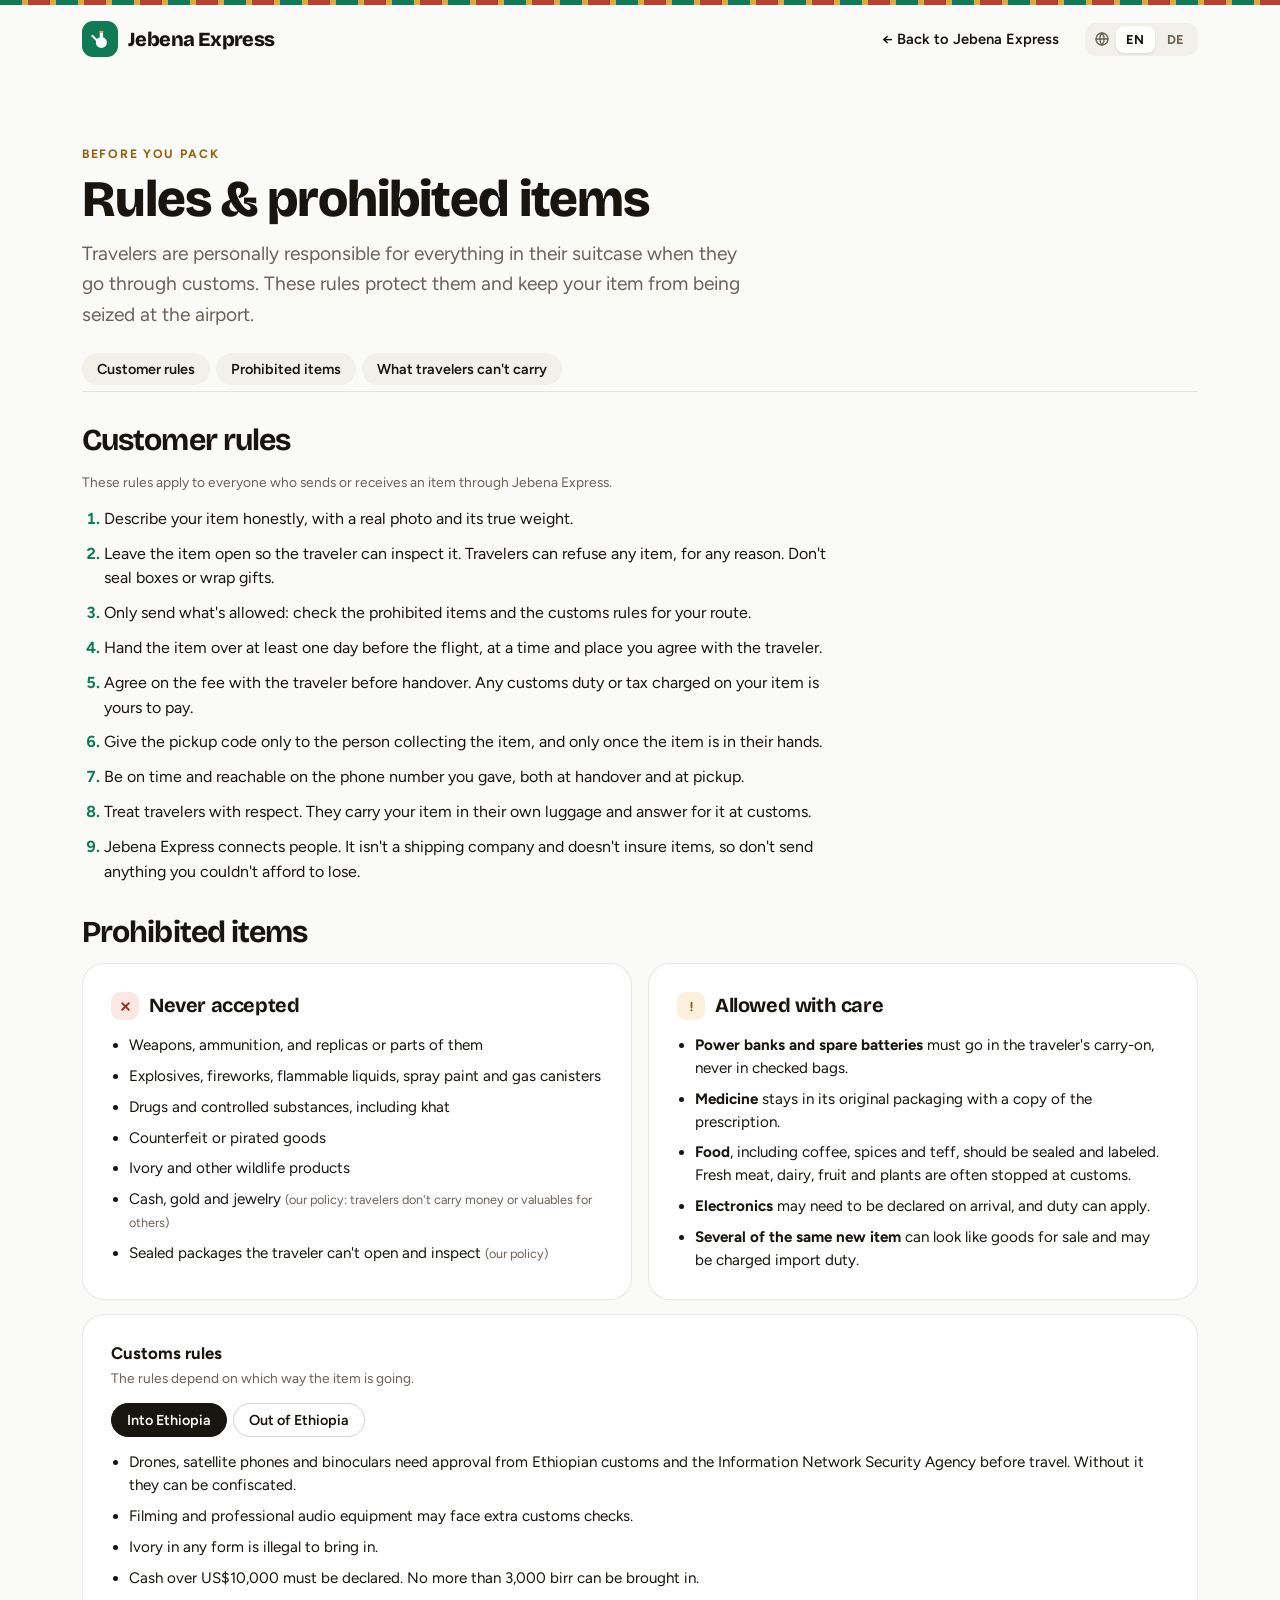
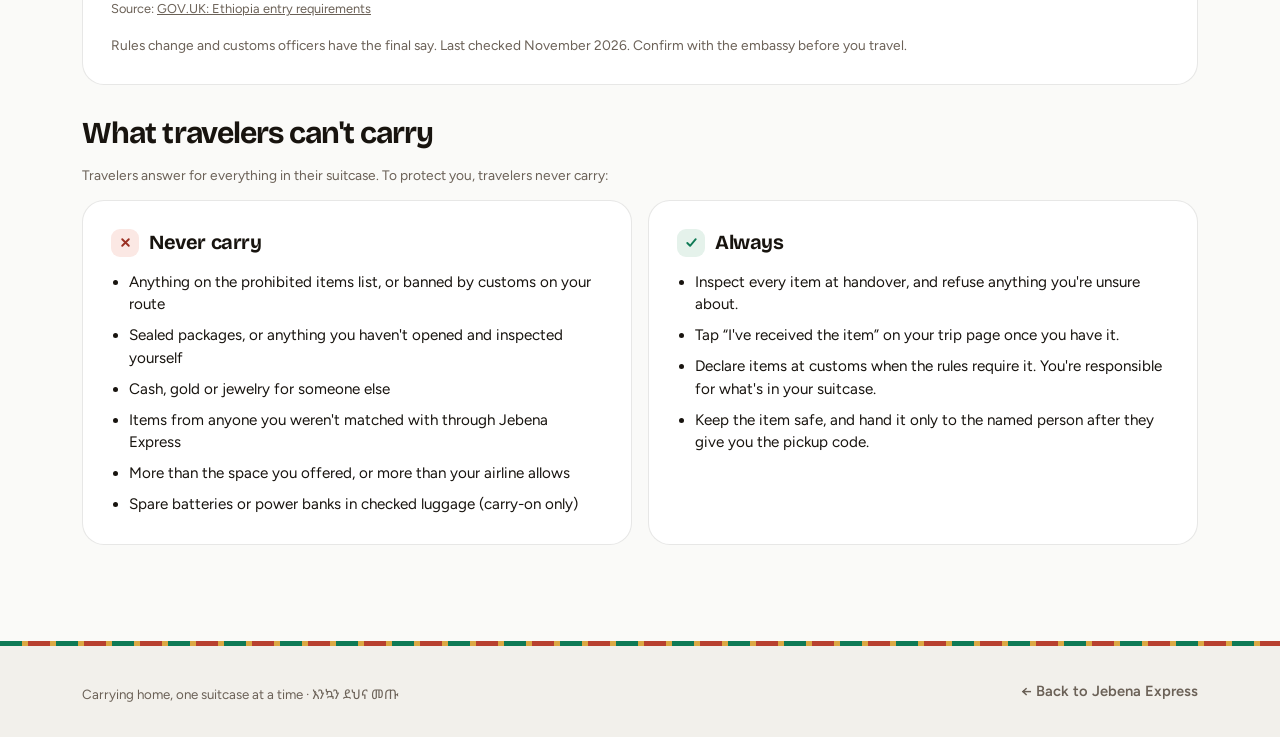
==== rules.html @ c802d592 "Ethiopian cities, rules page in its own window" ====
<!doctype html>
<html lang="en">
<head>
<meta charset="utf-8">
<meta name="viewport" content="width=device-width, initial-scale=1, viewport-fit=cover">
<title>Jebena Express Rules</title>
<meta name="description" content="Customer rules, prohibited items, Ethiopia customs rules and what travelers can't carry with Jebena Express.">
<link rel="preconnect" href="https://fonts.googleapis.com">
<link rel="preconnect" href="https://fonts.gstatic.com" crossorigin>
<link rel="stylesheet" href="https://fonts.googleapis.com/css2?family=Bricolage+Grotesque:opsz,wght@12..96,500;12..96,700;12..96,800&family=Figtree:wght@400;500;600;700&family=Noto+Sans+Ethiopic:wght@500;600&display=swap">
<link rel="stylesheet" href="assets/styles.css">
</head>
<body class="rules-page">
<div class="tilet" aria-hidden="true"></div>
<header class="topbar">
  <div class="wrap topbar-inner">
    <a class="brand" href="index.html" aria-label="Jebena Express home" data-i18n-aria="brand.aria">
      <span class="brand-mark" aria-hidden="true">
        <svg viewBox="0 0 32 32"><circle cx="18" cy="21" r="8" fill="#fff"/><rect x="15.6" y="6" width="4.8" height="9" rx="2" fill="#fff"/><path d="M11.5 18 L5 11.5" stroke="#fff" stroke-width="3" stroke-linecap="round"/><rect x="14.6" y="4" width="6.8" height="3" rx="1.5" fill="#dca843"/></svg>
      </span>
      <span class="brand-name">Jebena Express</span>
    </a>
    <div class="rules-top-actions">
      <a class="back-site" href="index.html" data-i18n="rp.back">← Back to Jebena Express</a>
      <div class="lang" role="group" aria-label="Language" data-i18n-aria="lang.label">
        <svg viewBox="0 0 24 24" fill="none" stroke="currentColor" stroke-width="2" stroke-linecap="round" aria-hidden="true"><circle cx="12" cy="12" r="9"/><path d="M3 12h18M12 3a14 14 0 0 1 0 18M12 3a14 14 0 0 0 0 18"/></svg>
        <button type="button" data-lang="en" aria-pressed="true" lang="en" aria-label="English">EN</button>
        <button type="button" data-lang="de" aria-pressed="false" lang="de" aria-label="Deutsch">DE</button>
      </div>
    </div>
  </div>
</header>

<main class="wrap rules-main">
  <div class="section-head">
    <span class="eyebrow" data-i18n="items.eyebrow">Before you pack</span>
    <h1 data-i18n="rules.dlgTitle">Rules &amp; prohibited items</h1>
    <p class="lead" data-i18n="items.lead">Travelers are personally responsible for everything in their suitcase when they go through customs. These rules protect them and keep your item from being seized at the airport.</p>
  </div>

  <nav class="rules-jump" aria-label="On this page" data-i18n-aria="rp.jump">
    <a href="#customers" data-i18n="rules.tab.customers">Customer rules</a>
    <a href="#items" data-i18n="rules.tab.items">Prohibited items</a>
    <a href="#travelers" data-i18n="rules.tab.travelers">What travelers can't carry</a>
  </nav>

  <section id="customers" class="rules-sec" aria-labelledby="h-customers">
    <h2 id="h-customers" data-i18n="rules.tab.customers">Customer rules</h2>

          <p class="note" data-i18n="cust.lead">These rules apply to everyone who sends or receives an item through Jebena Express.</p>
          <ol class="rules-list">
              <li data-i18n="cust.1">Describe your item honestly, with a real photo and its true weight.</li>
              <li data-i18n="cust.2">Leave the item open so the traveler can inspect it. Travelers can refuse any item, for any reason. Don't seal boxes or wrap gifts.</li>
              <li data-i18n="cust.3">Only send what's allowed: check the prohibited items and the customs rules for your route.</li>
              <li data-i18n="cust.4">Hand the item over at least one day before the flight, at a time and place you agree with the traveler.</li>
              <li data-i18n="cust.5">Agree on the fee with the traveler before handover. Any customs duty or tax charged on your item is yours to pay.</li>
              <li data-i18n="cust.6">Give the pickup code only to the person collecting the item, and only once the item is in their hands.</li>
              <li data-i18n="cust.7">Be on time and reachable on the phone number you gave, both at handover and at pickup.</li>
              <li data-i18n="cust.8">Treat travelers with respect. They carry your item in their own luggage and answer for it at customs.</li>
              <li data-i18n="cust.9">Jebena Express connects people. It isn't a shipping company and doesn't insure items, so don't send anything you couldn't afford to lose.</li>
          </ol>
  </section>

  <section id="items" class="rules-sec" aria-labelledby="h-items">
    <h2 id="h-items" data-i18n="rules.tab.items">Prohibited items</h2>

      <div class="rule-grid">
            <div class="rule-card">
              <h3><span class="ico no" aria-hidden="true"><svg viewBox="0 0 16 16"><path d="M4.5 4.5l7 7M11.5 4.5l-7 7" stroke="currentColor" stroke-width="2" stroke-linecap="round"/></svg></span><span data-i18n="items.never">Never accepted</span></h3>
              <ul>
                <li data-i18n="never.1">Weapons, ammunition, and replicas or parts of them</li>
                <li data-i18n="never.2">Explosives, fireworks, flammable liquids, spray paint and gas canisters</li>
                <li data-i18n="never.3">Drugs and controlled substances, including khat</li>
                <li data-i18n="never.4">Counterfeit or pirated goods</li>
                <li data-i18n="never.5">Ivory and other wildlife products</li>
                <li data-i18n-html="never.6">Cash, gold and jewelry <small>(our policy: travelers don't carry money or valuables for others)</small></li>
                <li data-i18n-html="never.7">Sealed packages the traveler can't open and inspect <small>(our policy)</small></li>
              </ul>
            </div>
            <div class="rule-card">
              <h3><span class="ico care" aria-hidden="true"><svg viewBox="0 0 16 16"><path d="M8 4v5" stroke="currentColor" stroke-width="2" stroke-linecap="round"/><circle cx="8" cy="12" r="1.2" fill="currentColor"/></svg></span><span data-i18n="items.care">Allowed with care</span></h3>
              <ul>
                <li data-i18n-html="care.1"><b>Power banks and spare batteries</b> must go in the traveler's carry-on, never in checked bags.</li>
                <li data-i18n-html="care.2"><b>Medicine</b> stays in its original packaging with a copy of the prescription.</li>
                <li data-i18n-html="care.3"><b>Food</b>, including coffee, spices and teff, should be sealed and labeled. Fresh meat, dairy, fruit and plants are often stopped at customs.</li>
                <li data-i18n-html="care.4"><b>Electronics</b> may need to be declared on arrival, and duty can apply.</li>
                <li data-i18n-html="care.5"><b>Several of the same new item</b> can look like goods for sale and may be charged import duty.</li>
              </ul>
            </div>
          </div>
          <div class="panel">
            <div><h4 data-i18n="rules.title">Customs rules</h4><p class="note" data-i18n="rules.sub">The rules depend on which way the item is going.</p></div>
                        <div class="country-tabs" role="tablist" aria-label="Direction" data-i18n-aria="rules.tabsLabel" id="dirTabs"></div>
            <div id="countryRules" role="tabpanel" aria-live="polite"></div>
            <p class="note" data-i18n="rules.note">Rules change and customs officers have the final say. Last checked November 2026. Confirm with the embassy before you travel.</p>
          </div>
  </section>

  <section id="travelers" class="rules-sec" aria-labelledby="h-travelers">
    <h2 id="h-travelers" data-i18n="rules.tab.travelers">What travelers can't carry</h2>

          <p class="note" data-i18n="trav.lead">Travelers answer for everything in their suitcase. To protect you, travelers never carry:</p>
          <div class="rule-grid">
            <div class="rule-card">
              <h3><span class="ico no" aria-hidden="true"><svg viewBox="0 0 16 16"><path d="M4.5 4.5l7 7M11.5 4.5l-7 7" stroke="currentColor" stroke-width="2" stroke-linecap="round"/></svg></span><span data-i18n="trav.never">Never carry</span></h3>
              <ul>
              <li data-i18n="tno.1">Anything on the prohibited items list, or banned by customs on your route</li>
              <li data-i18n="tno.2">Sealed packages, or anything you haven't opened and inspected yourself</li>
              <li data-i18n="tno.3">Cash, gold or jewelry for someone else</li>
              <li data-i18n="tno.4">Items from anyone you weren't matched with through Jebena Express</li>
              <li data-i18n="tno.5">More than the space you offered, or more than your airline allows</li>
              <li data-i18n="tno.6">Spare batteries or power banks in checked luggage (carry-on only)</li>
              </ul>
            </div>
            <div class="rule-card">
              <h3><span class="ico ok" aria-hidden="true"><svg viewBox="0 0 16 16"><path d="M3.5 8.5l3 3 6-7" fill="none" stroke="currentColor" stroke-width="2" stroke-linecap="round" stroke-linejoin="round"/></svg></span><span data-i18n="trav.always">Always</span></h3>
              <ul>
              <li data-i18n="tdo.1">Inspect every item at handover, and refuse anything you're unsure about.</li>
              <li data-i18n="tdo.2">Tap “I've received the item” on your trip page once you have it.</li>
              <li data-i18n="tdo.3">Declare items at customs when the rules require it. You're responsible for what's in your suitcase.</li>
              <li data-i18n="tdo.4">Keep the item safe, and hand it only to the named person after they give you the pickup code.</li>
              </ul>
            </div>
          </div>
  </section>
</main>

<footer>
  <div class="tilet" aria-hidden="true"></div>
  <div class="wrap foot">
    <small><span data-i18n="footer.tag">Carrying home, one suitcase at a time</span> · <span class="geez" lang="am">እንኳን ደህና መጡ</span></small>
    <nav aria-label="Footer"><a href="index.html" data-i18n="rp.back">← Back to Jebena Express</a></nav>
  </div>
</footer>

<script src="assets/i18n.js"></script>
<script src="assets/rules-data.js"></script>
<script src="assets/rules.js"></script>
</body>
</html>
---- assets/styles.css ----
/* Layout: bright marketplace page. Hero = copy + booking card beside a deep-green mesob panel with a boarding pass.
   "How it works" pins the jebena while the three steps scroll past and the cup fills. Africa lives in the tilet stripe,
   the mesob weave, Ge'ez script and the jebena; everything else stays clean and quiet. */
:root{
  --bg:#fafaf8;
  --surface:#ffffff;
  --surface-2:#f2f0eb;
  --ink:#18140f;
  --muted:#6b6157;
  --line:rgba(24,20,15,.10);
  --line-strong:rgba(24,20,15,.18);
  --green:#0f7a55;
  --green-hover:#0b6646;
  --on-green:#ffffff;
  --green-soft:#e5f2eb;
  --green-deep:#0b4f37;
  --gold-text:#94600c;
  --gold-soft:#fbf1dc;
  --red:#b8402f;
  --danger-soft:#fbe8e4;
  --danger-ink:#9a2f22;
  --warn-ink:#7a4f08;
  --info-soft:#e7effa;
  --info-ink:#2b5797;
  --data-1:#0f7a55;
  --c-sender:#c9861a;
  --c-traveler:#0f7a55;
  --grid:rgba(24,20,15,.08);
  --shadow:0 1px 2px rgba(24,20,15,.05), 0 10px 30px rgba(24,20,15,.07);
  --shadow-lg:0 2px 6px rgba(24,20,15,.06), 0 24px 60px rgba(24,20,15,.12);
  --weave:url("data:image/svg+xml,%3Csvg xmlns='http://www.w3.org/2000/svg' width='56' height='28' viewBox='0 0 56 28'%3E%3Cpath d='M0 14L14 0L28 14L42 0L56 14M0 28L14 14L28 28L42 14L56 28' fill='none' stroke='%2318140f' stroke-opacity='.06' stroke-width='2'/%3E%3C/svg%3E");
  --display:"Bricolage Grotesque", "Avenir Next", "Segoe UI", system-ui, sans-serif;
  --body:"Figtree", system-ui, -apple-system, "Segoe UI", sans-serif;
  --geez:"Noto Sans Ethiopic", "Nyala", "Abyssinica SIL", sans-serif;
  --header-h:68px;
}
@media (prefers-color-scheme: dark){
  :root:not([data-theme="light"]){
    --bg:#12100d; --surface:#1c1814; --surface-2:#252019; --ink:#f3ece2; --muted:#a89c8e;
    --line:rgba(243,236,226,.11); --line-strong:rgba(243,236,226,.2);
    --green:#36a271; --green-hover:#45b382; --on-green:#07140e; --green-soft:rgba(54,162,113,.16); --green-deep:#0d3d2b;
    --gold-text:#e0b25a; --gold-soft:rgba(220,168,67,.13); --red:#d0604e;
    --danger-soft:rgba(208,96,78,.18); --danger-ink:#f0a79d; --warn-ink:#ecc477; --info-soft:rgba(110,160,230,.15); --info-ink:#abc8f0;
    --data-1:#36a271; --c-sender:#bf7d2a; --c-traveler:#36a271; --grid:rgba(243,236,226,.08);
    --shadow:0 1px 2px rgba(0,0,0,.3), 0 10px 30px rgba(0,0,0,.3);
    --shadow-lg:0 2px 6px rgba(0,0,0,.35), 0 24px 60px rgba(0,0,0,.45);
    --weave:url("data:image/svg+xml,%3Csvg xmlns='http://www.w3.org/2000/svg' width='56' height='28' viewBox='0 0 56 28'%3E%3Cpath d='M0 14L14 0L28 14L42 0L56 14M0 28L14 14L28 28L42 14L56 28' fill='none' stroke='%23f3ece2' stroke-opacity='.06' stroke-width='2'/%3E%3C/svg%3E");
    color-scheme:dark;
  }
}
:root[data-theme="dark"]{
  --bg:#12100d; --surface:#1c1814; --surface-2:#252019; --ink:#f3ece2; --muted:#a89c8e;
  --line:rgba(243,236,226,.11); --line-strong:rgba(243,236,226,.2);
  --green:#36a271; --green-hover:#45b382; --on-green:#07140e; --green-soft:rgba(54,162,113,.16); --green-deep:#0d3d2b;
  --gold-text:#e0b25a; --gold-soft:rgba(220,168,67,.13); --red:#d0604e;
  --danger-soft:rgba(208,96,78,.18); --danger-ink:#f0a79d; --warn-ink:#ecc477; --info-soft:rgba(110,160,230,.15); --info-ink:#abc8f0;
  --data-1:#36a271; --c-sender:#bf7d2a; --c-traveler:#36a271; --grid:rgba(243,236,226,.08);
  --shadow:0 1px 2px rgba(0,0,0,.3), 0 10px 30px rgba(0,0,0,.3);
  --shadow-lg:0 2px 6px rgba(0,0,0,.35), 0 24px 60px rgba(0,0,0,.45);
  --weave:url("data:image/svg+xml,%3Csvg xmlns='http://www.w3.org/2000/svg' width='56' height='28' viewBox='0 0 56 28'%3E%3Cpath d='M0 14L14 0L28 14L42 0L56 14M0 28L14 14L28 28L42 14L56 28' fill='none' stroke='%23f3ece2' stroke-opacity='.06' stroke-width='2'/%3E%3C/svg%3E");
  color-scheme:dark;
}

*{box-sizing:border-box}
[hidden]{display:none!important}
html{scroll-behavior:smooth;scroll-padding-top:calc(var(--header-h) + 20px)}
@media (prefers-reduced-motion: reduce){html{scroll-behavior:auto}}
body{background:var(--bg);color:var(--ink);font-family:var(--body);font-size:1rem;line-height:1.6;margin:0;overflow-x:hidden}
.wrap{max-width:1180px;margin-inline:auto;padding-inline:clamp(16px,4vw,32px)}
:focus-visible{outline:2px solid var(--green);outline-offset:3px}
h1,h2,h3{font-family:var(--display);font-weight:700;line-height:1.08;letter-spacing:-.02em;text-wrap:balance;margin:0}
h1{font-size:clamp(2.5rem,5.6vw,4.3rem);font-weight:800;letter-spacing:-.035em}
h2{font-size:clamp(2rem,4vw,3rem);letter-spacing:-.03em}
h3{font-size:1.25rem}
p{margin:0}
.lead{font-size:clamp(1.05rem,1.6vw,1.2rem);color:var(--muted);max-width:56ch}
.muted{color:var(--muted)}
.eyebrow{font:700 .76rem var(--body);letter-spacing:.14em;text-transform:uppercase;color:var(--gold-text)}
.geez{font-family:var(--geez);letter-spacing:0;text-transform:none}
.stack{display:flex;flex-direction:column;gap:16px}
.tilet{height:5px;background:repeating-linear-gradient(90deg,var(--green) 0 22px,#dca843 22px 28px,var(--red) 28px 50px,#dca843 50px 56px)}
.inline-link{color:var(--green);font-weight:600;text-underline-offset:3px}

/* buttons */
.btn{display:inline-flex;align-items:center;justify-content:center;gap:8px;font:700 .98rem var(--body);padding:13px 22px;border-radius:12px;border:1px solid transparent;cursor:pointer;text-decoration:none;transition:background .15s, transform .15s}
.btn:active{transform:translateY(1px)}
.btn-primary{background:var(--green);color:var(--on-green)}
.btn-primary:hover{background:var(--green-hover)}
.btn-ghost{background:var(--surface);color:var(--ink);border-color:var(--line-strong)}
.btn-ghost:hover{background:var(--surface-2)}
.btn-sm{padding:8px 14px;font-size:.88rem;border-radius:10px}

/* ---------- header ---------- */
.topbar{position:sticky;top:env(safe-area-inset-top,0px);z-index:30;background:color-mix(in srgb, var(--bg) 86%, transparent);backdrop-filter:blur(14px);-webkit-backdrop-filter:blur(14px);border-bottom:1px solid transparent;transition:border-color .2s, box-shadow .2s}
.topbar.scrolled{border-bottom-color:var(--line);box-shadow:0 6px 20px rgba(0,0,0,.04)}
.topbar-inner{height:var(--header-h);display:flex;align-items:center;justify-content:space-between;gap:16px;position:relative}
.brand{display:flex;align-items:center;gap:10px;color:var(--ink);text-decoration:none}
.brand-mark{width:36px;height:36px;border-radius:11px;background:var(--green);display:grid;place-items:center;flex:none}
.brand-mark svg{width:22px;height:22px}
.brand-name{font-family:var(--display);font-weight:800;font-size:1.25rem;letter-spacing:-.03em}
.nav{display:flex;align-items:center;gap:4px}
.nav a{font:600 .95rem var(--body);color:var(--ink);text-decoration:none;padding:9px 14px;border-radius:10px}
.nav a:hover{background:var(--surface-2)}
.nav a.active{color:var(--green)}
.nav .login-btn{margin-left:8px}
.lang{display:inline-flex;align-items:center;gap:2px;background:var(--surface-2);border-radius:11px;padding:3px;margin-left:8px}
.lang svg{width:16px;height:16px;color:var(--muted);margin:0 4px 0 6px}
.lang button{font:700 .8rem var(--body);letter-spacing:.04em;color:var(--muted);background:none;border:0;padding:6px 10px;border-radius:8px;cursor:pointer}
.lang button[aria-pressed="true"]{background:var(--surface);color:var(--ink);box-shadow:0 1px 3px rgba(0,0,0,.1)}
.menu-toggle{display:none;background:var(--surface);border:1px solid var(--line-strong);color:var(--ink);width:42px;height:42px;border-radius:11px;cursor:pointer}
.menu-toggle svg{width:22px;height:22px}

/* ---------- hero ---------- */
.hero{padding-block:clamp(28px,5vw,64px) clamp(36px,5vw,56px)}
.hero-grid{display:grid;grid-template-columns:1.08fr .92fr;gap:clamp(28px,4vw,56px);align-items:center}
.hero-copy{display:flex;flex-direction:column;gap:20px;min-width:0}
.pill{align-self:flex-start;display:inline-flex;align-items:center;gap:10px;background:var(--gold-soft);color:var(--gold-text);border-radius:999px;padding:6px 14px 6px 8px;font-weight:600;font-size:.88rem}
.pill .geez{background:var(--surface);color:var(--ink);border-radius:999px;padding:2px 10px;font-weight:600}
.hero h1 em{font-style:normal;color:var(--green)}

.book{background:var(--surface);border:1px solid var(--line);border-radius:20px;box-shadow:var(--shadow-lg);padding:8px;display:flex;flex-direction:column;gap:6px;margin-top:6px}
.book-tabs{display:flex;gap:4px;padding:4px}
.book-tabs button{font:700 .92rem var(--body);color:var(--muted);background:none;border:0;padding:9px 16px;border-radius:10px;cursor:pointer;display:flex;align-items:center;gap:8px}
.book-tabs button svg{width:18px;height:18px}
.book-tabs button[aria-selected="true"]{background:var(--green-soft);color:var(--green)}
.book-row{display:grid;grid-template-columns:1fr 1fr auto;gap:6px;align-items:stretch}
.book-field{background:var(--surface-2);border-radius:14px;padding:10px 14px;display:flex;flex-direction:column;gap:2px;min-width:0;position:relative}
.book-field label{font:700 .72rem var(--body);letter-spacing:.08em;text-transform:uppercase;color:var(--muted)}
.book-field input{border:0;background:transparent;padding:2px 0;font:600 1.02rem var(--body);color:var(--ink);width:100%;border-radius:0}
.book-field input:focus{outline:none;box-shadow:none}
.book-field:focus-within{box-shadow:inset 0 0 0 2px var(--green)}
.book .btn{border-radius:14px;padding-inline:24px}
.route-row{display:grid;grid-template-columns:minmax(0,1fr) auto minmax(0,1fr);gap:6px;align-items:stretch}
.book-row.what-row{grid-template-columns:minmax(0,1fr) auto}
.book-field.fixed{background:var(--green-soft)}
.book-field.fixed .lbl{font:700 .72rem var(--body);letter-spacing:.08em;text-transform:uppercase;color:var(--muted)}
.book-field.fixed b{font:700 1.02rem var(--body);color:var(--ink);padding:2px 0;white-space:nowrap;overflow:hidden;text-overflow:ellipsis}
.book-field.fixed small{font-size:.76rem;color:var(--green);font-weight:600}
.swap{align-self:center;width:40px;height:40px;border-radius:50%;border:1px solid var(--line-strong);background:var(--surface);color:var(--ink);display:grid;place-items:center;cursor:pointer;transition:transform .3s}
.swap:hover{border-color:var(--green);color:var(--green)}
.swap svg{width:18px;height:18px}
.swap.flipped{transform:rotate(180deg)}
.route-note{display:flex;align-items:center;gap:10px;flex-wrap:wrap;margin-top:clamp(28px,4vw,44px);font-size:.95rem;color:var(--muted)}
.route-note b{color:var(--ink)}
.live-dot{width:9px;height:9px;border-radius:50%;background:var(--green);box-shadow:0 0 0 4px var(--green-soft);flex:none}
.book-err{font-size:.86rem;color:var(--danger-ink);padding:2px 10px 6px}
.trust{display:flex;flex-wrap:wrap;gap:10px 22px;font-size:.92rem;color:var(--muted)}
.trust span{display:inline-flex;align-items:center;gap:8px}
.trust svg{width:18px;height:18px;color:var(--green);flex:none}

.hero-visual{position:relative;min-width:0}
.mesob-panel{position:relative;border-radius:28px;overflow:hidden;background:
  url("data:image/svg+xml,%3Csvg xmlns='http://www.w3.org/2000/svg' width='56' height='28' viewBox='0 0 56 28'%3E%3Cpath d='M0 14L14 0L28 14L42 0L56 14M0 28L14 14L28 28L42 14L56 28' fill='none' stroke='%23e0b25a' stroke-opacity='.22' stroke-width='2'/%3E%3C/svg%3E"),
  radial-gradient(120% 90% at 20% 0%, #14935f 0%, #0b5f42 55%, #083f2c 100%);
  aspect-ratio:5/5.4;max-width:100%;display:grid;place-items:center;padding:clamp(20px,4vw,40px)}
.mesob-panel::after{content:"";position:absolute;left:0;right:0;bottom:0;height:8px;background:repeating-linear-gradient(90deg,#0f7a55 0 22px,#dca843 22px 28px,#b8402f 28px 50px,#dca843 50px 56px)}
.pass{position:relative;width:min(100%,360px);background:#fffdf8;color:#18140f;border-radius:20px;box-shadow:0 30px 60px rgba(0,0,0,.35);transform:rotate(-3deg)}
.pass-top{padding:18px 20px 16px;display:flex;flex-direction:column;gap:14px}
.pass-head{display:flex;justify-content:space-between;align-items:center;font:700 .7rem var(--body);letter-spacing:.12em;text-transform:uppercase;color:#7a6e62}
.pass-head .tag{background:#efe9df;color:#5e544a;border-radius:999px;padding:3px 9px;letter-spacing:.06em}
.route{display:grid;grid-template-columns:1fr auto 1fr;align-items:center;gap:10px}
.route b{display:block;font-family:var(--display);font-weight:800;font-size:2.3rem;line-height:1;letter-spacing:-.03em}
.route small{display:block;font-size:.76rem;color:#7a6e62;margin-top:4px}
.route .to{text-align:right}
.route svg{width:34px;height:34px;color:#0f7a55}
.pass-cut{position:relative;height:0;border-top:2px dashed #e2d9cc;margin-inline:16px}
.pass-cut::before,.pass-cut::after{content:"";position:absolute;top:-12px;width:22px;height:22px;border-radius:50%;background:#0b5f42}
.pass-cut::before{left:-28px}.pass-cut::after{right:-28px}
.pass-bot{padding:14px 20px 18px;display:grid;grid-template-columns:1fr 1fr;gap:10px 16px}
.pass-bot div span{display:block;font:700 .66rem var(--body);letter-spacing:.1em;text-transform:uppercase;color:#7a6e62}
.pass-bot div b{font-size:.98rem}
.pass-geez{grid-column:1/-1;font-family:var(--geez);font-size:.82rem;color:#7a6e62;border-top:1px solid #efe9df;padding-top:10px}
.pass-bot .pass-geez span{display:inline;font:inherit;letter-spacing:0;text-transform:none;color:inherit}
.float{position:absolute;background:var(--surface);color:var(--ink);border-radius:14px;box-shadow:var(--shadow-lg);padding:10px 14px;display:flex;align-items:center;gap:10px;font-size:.86rem;line-height:1.3;max-width:240px}
.float b{display:block;font-size:.9rem}
.float .dot{width:32px;height:32px;border-radius:10px;display:grid;place-items:center;flex:none}
.float .dot svg{width:18px;height:18px}
.float-1{left:-18px;top:12%}
.float-1 .dot{background:var(--green-soft);color:var(--green)}
.float-2{right:-14px;bottom:13%}
.float-2 .dot{background:var(--gold-soft);color:var(--gold-text)}
@media (prefers-reduced-motion: no-preference){
  .float-1{animation:bob 6s ease-in-out infinite}
  .float-2{animation:bob 6s ease-in-out 1.5s infinite}
}
@keyframes bob{50%{transform:translateY(-8px)}}

.popular{display:flex;flex-wrap:wrap;align-items:center;gap:8px;margin-top:clamp(28px,4vw,44px)}
.popular > span{font-size:.88rem;color:var(--muted);margin-right:6px}
.chip-btn{font:600 .88rem var(--body);color:var(--ink);background:var(--surface);border:1px solid var(--line);border-radius:999px;padding:7px 14px;cursor:pointer}
.chip-btn:hover{border-color:var(--green);color:var(--green)}

/* ---------- sections ---------- */
.section{padding-block:clamp(56px,8vw,104px)}
.section-alt{background:var(--surface-2)}
.section-head{display:flex;flex-direction:column;gap:12px;max-width:680px;margin-bottom:clamp(28px,4vw,44px)}

/* how it works */
.how-grid{display:grid;grid-template-columns:.92fr 1.08fr;gap:clamp(24px,4vw,56px);align-items:start}
.how-visual{position:sticky;top:calc(var(--header-h) + 24px);height:min(calc(100vh - var(--header-h) - 48px),600px);min-height:420px;background:var(--weave),var(--surface);border:1px solid var(--line);border-radius:28px;overflow:hidden;display:flex;flex-direction:column}
.how-visual svg{flex:1;width:100%;min-height:0}
.how-caption{display:flex;justify-content:space-between;align-items:center;gap:12px;padding:14px 20px;border-top:1px solid var(--line);font-size:.9rem;background:var(--surface)}
.how-caption b{font-family:var(--display);font-weight:700}
.meter{flex:none;width:96px;height:6px;border-radius:3px;background:var(--surface-2);overflow:hidden}
.meter i{display:block;height:100%;width:0;background:var(--green);border-radius:3px}
.steps{display:flex;flex-direction:column;gap:16px}
.step{background:var(--surface);border:1px solid var(--line);border-radius:22px;padding:clamp(22px,3vw,32px);display:flex;flex-direction:column;gap:12px;min-height:46vh;justify-content:center;transition:border-color .3s, box-shadow .3s}
.step.on{border-color:var(--green);box-shadow:var(--shadow)}
.step .num{width:40px;height:40px;border-radius:12px;background:var(--surface-2);color:var(--muted);display:grid;place-items:center;font:800 1.05rem var(--display);transition:background .3s,color .3s}
.step.on .num{background:var(--green);color:var(--on-green)}
.step h3{font-size:clamp(1.5rem,2.6vw,2rem)}
.step p{color:var(--muted);max-width:46ch}
.audience{display:grid;grid-template-columns:repeat(2,minmax(0,1fr));gap:16px;margin-top:clamp(28px,4vw,48px)}
.aud{background:var(--surface);border:1px solid var(--line);border-radius:22px;padding:clamp(22px,3vw,30px);display:flex;flex-direction:column;gap:14px;min-width:0}
.aud .badge{align-self:flex-start;font:700 .76rem var(--body);letter-spacing:.08em;text-transform:uppercase;border-radius:999px;padding:4px 10px}
.aud.send .badge{background:var(--gold-soft);color:var(--gold-text)}
.aud.travel .badge{background:var(--green-soft);color:var(--green)}
.ticks{list-style:none;margin:0;padding:0;display:flex;flex-direction:column;gap:10px}
.ticks li{position:relative;padding-left:30px;font-size:.96rem}
.ticks li::before{content:"";position:absolute;left:0;top:2px;width:20px;height:20px;border-radius:50%;background:var(--green-soft) url("data:image/svg+xml,%3Csvg xmlns='http://www.w3.org/2000/svg' viewBox='0 0 20 20'%3E%3Cpath d='M6 10.5l2.5 2.5L14 7.5' fill='none' stroke='%230f7a55' stroke-width='2.2' stroke-linecap='round' stroke-linejoin='round'/%3E%3C/svg%3E") center/20px no-repeat}

/* prohibited items */
.rule-grid{display:grid;grid-template-columns:repeat(2,minmax(0,1fr));gap:16px}
.rule-card,.panel{background:var(--surface);border:1px solid var(--line);border-radius:22px;padding:clamp(20px,3vw,28px);display:flex;flex-direction:column;gap:14px;min-width:0}
.rule-card h3{display:flex;align-items:center;gap:10px}
.rule-card ul,.alert ul,#countryRules ul{margin:0;padding-left:18px;display:flex;flex-direction:column;gap:8px;font-size:.95rem;line-height:1.5}
.rule-card small{color:var(--muted)}
.ico{display:inline-grid;place-items:center;width:28px;height:28px;border-radius:9px;flex:none}
.ico svg{width:15px;height:15px}
.ico.no{background:var(--danger-soft);color:var(--danger-ink)}
.ico.care{background:var(--gold-soft);color:var(--gold-text)}
.panel{margin-top:16px}
.country-tabs{display:flex;flex-wrap:wrap;gap:6px}
.country-tabs button{font:600 .9rem var(--body);color:var(--ink);background:var(--surface-2);border:1px solid transparent;border-radius:999px;padding:7px 15px;cursor:pointer}
.country-tabs button[aria-selected="true"]{background:var(--green);color:var(--on-green)}
#countryRules{display:flex;flex-direction:column;gap:10px}
.src{font-size:.8rem;color:var(--muted)}
.src a{color:var(--muted)}
.note{font-size:.86rem;color:var(--muted)}

/* contact */
.contact-grid{display:grid;grid-template-columns:.8fr 1.2fr;gap:clamp(24px,4vw,56px);align-items:start}
.contact-copy{display:flex;flex-direction:column;gap:18px;min-width:0}
.info-list{display:grid;grid-template-columns:auto 1fr;gap:10px 20px;margin:8px 0 0;font-size:.96rem}
.info-list dt{color:var(--muted)}
.info-list dd{margin:0;font-weight:600;overflow-wrap:anywhere}
.form-card{background:var(--surface);border:1px solid var(--line);border-radius:24px;box-shadow:var(--shadow);padding:clamp(20px,3.5vw,32px);min-width:0}
form{display:flex;flex-direction:column;gap:16px}
label{font-weight:600;font-size:.9rem;display:flex;flex-direction:column;gap:6px}
input,textarea{font:400 1rem var(--body);color:var(--ink);background:var(--bg);border:1px solid var(--line-strong);border-radius:12px;padding:12px 14px;width:100%}
input:focus,textarea:focus{outline:none;border-color:var(--green);box-shadow:0 0 0 3px var(--green-soft)}
textarea{min-height:120px;resize:vertical}
.two{display:grid;grid-template-columns:1fr 1fr;gap:14px}
.field{display:flex;flex-direction:column;gap:6px;min-width:0}
.field > label{display:block}
.hint{font-size:.8rem;color:var(--muted)}
.role-seg{display:grid;grid-template-columns:1fr 1fr;gap:6px;background:var(--surface-2);border-radius:14px;padding:5px;border:0;margin:0}
.role-seg legend{position:absolute;width:1px;height:1px;overflow:hidden;clip:rect(0 0 0 0)}
.role-seg label{flex-direction:row;align-items:center;justify-content:center;gap:8px;padding:10px;border-radius:10px;cursor:pointer;color:var(--muted);font-weight:700}
.role-seg input{position:absolute;opacity:0;width:1px;height:1px}
.role-seg label:has(input:checked){background:var(--surface);color:var(--ink);box-shadow:0 1px 3px rgba(0,0,0,.08)}
.role-seg label:has(input:focus-visible){outline:2px solid var(--green);outline-offset:2px}
.status{font-size:.92rem;padding:11px 14px;border-radius:12px}
.status.ok{background:var(--green-soft);color:var(--green)}
.status.err{background:var(--danger-soft);color:var(--danger-ink)}
.alert{border:1px solid color-mix(in srgb, var(--gold-text) 40%, transparent);background:var(--gold-soft);border-radius:14px;padding:12px 14px;font-size:.9rem;display:flex;flex-direction:column;gap:8px}
.alert.plain{border-color:var(--line);background:transparent;color:var(--muted)}
.alert strong{display:flex;align-items:center;gap:8px}
label.check{flex-direction:row;align-items:flex-start;gap:10px;font-weight:500;font-size:.9rem}
label.check input{width:18px;height:18px;margin-top:2px;flex:none;accent-color:var(--green);padding:0}

/* combobox */
.combo{position:relative}
.listbox{position:absolute;left:0;right:0;top:calc(100% + 8px);z-index:20;list-style:none;margin:0;padding:6px;max-height:280px;overflow-y:auto;background:var(--surface);border:1px solid var(--line);border-radius:14px;box-shadow:var(--shadow-lg);min-width:240px}
.book .listbox{left:-14px;right:-14px}
.listbox li{display:flex;justify-content:space-between;align-items:baseline;gap:12px;padding:9px 10px;border-radius:9px;cursor:pointer;font-size:.95rem;font-weight:500;color:var(--ink)}
.listbox li small{color:var(--muted);font-size:.8rem;text-align:right}
.listbox li mark{background:none;color:var(--green);font-weight:700}
.listbox li[aria-selected="true"],.listbox li:hover{background:var(--green-soft)}
.listbox li.empty{cursor:default;color:var(--muted);justify-content:flex-start}
.listbox li.empty:hover{background:none}

/* footer */
footer{background:var(--surface-2);margin-top:0}
.foot{display:flex;flex-wrap:wrap;justify-content:space-between;align-items:center;gap:20px;padding-block:32px}
.foot nav{display:flex;flex-wrap:wrap;gap:4px 18px}
.foot nav a{color:var(--muted);text-decoration:none;font-weight:600;font-size:.92rem}
.foot nav a:hover{color:var(--ink)}
.foot small{color:var(--muted);display:block;margin-top:6px}

/* login dialog */
.overlay{position:fixed;inset:0;z-index:60;background:rgba(10,8,6,.55);backdrop-filter:blur(4px);display:flex;align-items:center;justify-content:center;padding:16px}
.dialog{width:100%;max-width:400px;background:var(--surface);border-radius:22px;overflow:hidden;box-shadow:var(--shadow-lg)}
.dialog-body{padding:26px;display:flex;flex-direction:column;gap:18px}
.dialog-head{display:flex;justify-content:space-between;align-items:start;gap:12px}
.x{background:var(--surface-2);border:0;color:var(--muted);width:34px;height:34px;border-radius:10px;font-size:1.3rem;line-height:1;cursor:pointer}

/* ---------- admin dashboard ---------- */
body.admin-mode main > :not(#adminWrap){display:none}
body.admin-mode footer{display:none}
#adminWrap{padding-block:32px 80px}
.admin{display:flex;flex-direction:column;gap:16px}
.admin-head{display:flex;flex-wrap:wrap;justify-content:space-between;align-items:flex-end;gap:16px;margin-bottom:4px}
.admin-actions{display:flex;flex-wrap:wrap;gap:10px;align-items:center}
.seg{display:inline-flex;background:var(--surface-2);border-radius:12px;padding:4px}
.seg button{font:600 .86rem var(--body);color:var(--muted);background:none;border:0;padding:7px 14px;border-radius:9px;cursor:pointer}
.seg button[aria-pressed="true"]{background:var(--surface);color:var(--ink);box-shadow:0 1px 3px rgba(0,0,0,.08)}
.banner{border:1px dashed color-mix(in srgb, var(--gold-text) 50%, transparent);background:var(--gold-soft);border-radius:14px;padding:12px 16px;font-size:.9rem}
.kpis{display:grid;grid-template-columns:repeat(4,minmax(0,1fr));gap:12px}
.kpi{background:var(--surface);border:1px solid var(--line);border-radius:16px;padding:16px;display:flex;flex-direction:column;gap:4px;min-width:0}
.kpi .k-label{font:700 .72rem var(--body);letter-spacing:.08em;text-transform:uppercase;color:var(--muted)}
.kpi .k-val{font-family:var(--display);font-weight:700;font-size:2rem;line-height:1.15;letter-spacing:-.02em;font-variant-numeric:tabular-nums}
.kpi .k-sub{font-size:.82rem;color:var(--muted)}
.kpi.na .k-val{color:var(--muted)}
.dash-grid{display:grid;grid-template-columns:repeat(3,minmax(0,1fr));gap:12px}
.card{background:var(--surface);border:1px solid var(--line);border-radius:16px;padding:18px;display:flex;flex-direction:column;gap:14px;min-width:0}
.card h3{font-size:1.08rem;letter-spacing:-.01em}
.card .sub{font-size:.82rem;color:var(--muted)}
.card-head{display:flex;justify-content:space-between;align-items:flex-start;gap:12px;flex-wrap:wrap}
.span2{grid-column:span 2}
.chart{min-width:0}
.chart svg{display:block;max-width:100%;height:auto}
.chart text{fill:var(--muted);font:11px var(--body);font-variant-numeric:tabular-nums}
.bars{display:flex;flex-direction:column;gap:12px}
.bar-row{display:grid;grid-template-columns:minmax(0,1fr) auto;gap:5px 10px;font-size:.88rem;cursor:default}
.bar-row .nm{overflow:hidden;text-overflow:ellipsis;white-space:nowrap}
.bar-row .v{font-variant-numeric:tabular-nums;color:var(--muted)}
.bar-track{grid-column:1/-1;height:8px;background:var(--surface-2);border-radius:4px}
.bar-fill{height:100%;min-width:4px;background:var(--data-1);border-radius:4px}
.stack-bar{display:flex;gap:2px;height:14px;border-radius:4px;overflow:hidden}
.stack-bar span{min-width:4px}
.legend-rows{display:flex;flex-direction:column;gap:8px}
.legend-rows div{display:grid;grid-template-columns:auto 1fr auto auto;gap:10px;align-items:center;font-size:.9rem}
.legend-rows i{width:10px;height:10px;border-radius:3px}
.legend-rows b{font-variant-numeric:tabular-nums}
.legend-rows span{color:var(--muted);font-variant-numeric:tabular-nums;min-width:3.2em;text-align:right}
.big{font-family:var(--display);font-weight:700;font-size:1.4rem;line-height:1.2;letter-spacing:-.02em}
.table-wrap{overflow-x:auto}
table{width:100%;border-collapse:collapse;font-size:.88rem;min-width:760px}
th,td{text-align:left;padding:11px 10px;border-bottom:1px solid var(--line);vertical-align:top}
th{font:700 .72rem var(--body);letter-spacing:.08em;text-transform:uppercase;color:var(--muted)}
td small{display:block;color:var(--muted)}
td.details{max-width:300px}
td.nowrap{white-space:nowrap}
.chip{display:inline-flex;align-items:center;gap:6px;font-size:.78rem;font-weight:700;padding:3px 9px;border-radius:999px;white-space:nowrap}
.chip::before{content:"";width:7px;height:7px;border-radius:50%;background:currentColor}
.chip.delivered{background:var(--green-soft);color:var(--green)}
.chip.matched{background:var(--info-soft);color:var(--info-ink)}
.chip.waiting{background:var(--gold-soft);color:var(--warn-ink)}
.chip.new{background:var(--surface-2);color:var(--ink)}
.tip{position:fixed;z-index:70;pointer-events:none;background:var(--ink);color:var(--bg);border-radius:9px;padding:8px 10px;font-size:.82rem;line-height:1.45;box-shadow:var(--shadow-lg);max-width:240px}
.tip span{opacity:.72}

/* ---------- jebena bits ---------- */
.steam path{fill:none;stroke:#b9aa98;stroke-width:3;stroke-linecap:round;opacity:0}
.steam.on path{animation:rise 3.2s ease-in-out infinite}
.steam.on path:nth-child(2){animation-delay:1.1s}
.steam.on path:nth-child(3){animation-delay:2.1s}
@keyframes rise{0%{opacity:0;transform:translateY(8px)}35%{opacity:.6}100%{opacity:0;transform:translateY(-26px)}}

/* ---------- responsive ---------- */
@media (max-width: 960px){
  .kpis{grid-template-columns:repeat(2,minmax(0,1fr))}
  .dash-grid{grid-template-columns:repeat(2,minmax(0,1fr))}
  .span2{grid-column:1/-1}
}
@media (max-width: 900px){
  .hero-grid{grid-template-columns:1fr}
  .hero-visual{max-width:520px;width:100%;margin-inline:auto}
  .contact-grid{grid-template-columns:1fr}
}
@media (max-width: 860px){
  .how-grid{grid-template-columns:1fr}
  .how-visual{position:relative;top:auto;height:340px;min-height:0}
  .step{min-height:0}
}
@media (max-width: 720px){
  .menu-toggle{display:inline-grid;place-items:center}
  .nav{position:absolute;left:0;right:0;top:100%;flex-direction:column;align-items:stretch;gap:2px;padding:10px 0 16px;background:var(--bg);border-bottom:1px solid var(--line);box-shadow:0 16px 30px rgba(0,0,0,.08)}
  .nav[data-open="false"]{display:none}
  .nav a{padding:12px 14px}
  .nav .login-btn{margin:6px 0 0}
  .nav .lang{align-self:flex-start;margin:6px 0 0 6px}
  .book-row,.book-row.what-row{grid-template-columns:1fr}
  .book .btn{padding-block:14px}
  .rule-grid,.audience,.two{grid-template-columns:1fr}
  .float-1{left:-6px;top:6%}
  .float-2{right:-6px;bottom:8%}
}
@media (max-width: 600px){
  .dash-grid{grid-template-columns:1fr}
  .kpi .k-val{font-size:1.6rem}
  .float{font-size:.8rem;padding:8px 10px;max-width:200px}
  .float .dot{width:28px;height:28px}
}
@media (prefers-reduced-motion: reduce){
  .steam.on path{animation:none;opacity:.4}
}

/* ---------- accounts & backend ---------- */
.hp{position:absolute!important;left:-10000px!important;width:1px;height:1px;overflow:hidden}
.sysbar{background:var(--gold-soft);color:var(--warn-ink);font-size:.88rem;text-align:center;padding:8px 16px}
.linkish{background:none;border:0;padding:0;color:var(--green);font:600 .9rem var(--body);cursor:pointer;text-decoration:underline;text-underline-offset:3px}
.auth-links{display:flex;flex-direction:column;align-items:flex-start;gap:10px}
.code-input{font:700 1.5rem var(--body)!important;letter-spacing:.35em;text-align:center;font-variant-numeric:tabular-nums}
#authCaptcha:empty{display:none}
.btn[disabled]{opacity:.6;cursor:progress}
body.account-mode main > :not(#accountWrap){display:none}
body.account-mode footer{display:none}
#accountWrap{padding-block:32px 80px}
.account{display:flex;flex-direction:column;gap:16px}
.my-list{display:flex;flex-direction:column;gap:10px}
.my-item{border:1px solid var(--line);border-radius:14px;padding:14px 16px;display:grid;grid-template-columns:minmax(0,1fr) auto;gap:6px 12px;align-items:start}
.my-item .mi-route{font-weight:700;overflow-wrap:anywhere}
.my-item .mi-meta{font-size:.84rem;color:var(--muted)}
.my-item .mi-details{grid-column:1/-1;font-size:.92rem;overflow-wrap:anywhere}
.chip.cancelled{background:var(--danger-soft);color:var(--danger-ink)}
.cell-input{font:inherit;font-size:.86rem;color:var(--ink);background:var(--bg);border:1px solid var(--line-strong);border-radius:8px;padding:5px 8px}
select.cell-input{padding-right:4px}
input.cell-input{width:84px}
.saved-flag{display:block;font-size:.74rem;color:var(--green);margin-top:3px;min-height:1em}
.saved-flag.err{color:var(--danger-ink)}

/* ---------- matching (admin) ---------- */
.match-body{display:flex;flex-direction:column;gap:14px}
.match-section h4{font:700 .76rem var(--body);letter-spacing:.08em;text-transform:uppercase;color:var(--muted);margin:6px 0 2px}
.trip{border:1px solid var(--line);border-radius:14px;overflow:hidden}
.trip-head{background:var(--surface-2);padding:12px 14px;display:flex;flex-wrap:wrap;justify-content:space-between;gap:6px 12px;align-items:baseline}
.trip-head b{font-size:.98rem}
.trip-head .muted{font-size:.84rem}
.trip-details{padding:8px 14px 0;font-size:.88rem;color:var(--muted);overflow-wrap:anywhere}
.cands{display:flex;flex-direction:column}
.cand{display:grid;grid-template-columns:minmax(0,1fr) auto;gap:6px 12px;align-items:center;padding:12px 14px;border-top:1px solid var(--line)}
.cand:first-child{border-top:0}
.cand .who{font-weight:600;overflow-wrap:anywhere}
.cand .what{font-size:.86rem;color:var(--muted);overflow-wrap:anywhere}
.flags{display:flex;flex-wrap:wrap;gap:6px;margin-top:4px}
.flag{font-size:.74rem;font-weight:700;border-radius:999px;padding:2px 8px}
.flag.good{background:var(--green-soft);color:var(--green)}
.flag.warn{background:var(--gold-soft);color:var(--warn-ink)}
.cand-empty,.hidden-note{padding:12px 14px;font-size:.86rem;color:var(--muted)}
.hidden-note{border-top:1px dashed var(--line)}
.btn-confirm{background:var(--gold-soft);color:var(--warn-ink);border-color:color-mix(in srgb, var(--gold-text) 45%, transparent)}
.pair{display:grid;grid-template-columns:minmax(0,1fr) auto;gap:6px 12px;align-items:center;padding:12px 14px;border:1px solid var(--line);border-radius:14px}
.pair .pr-route{font-size:.86rem;color:var(--muted)}

/* ---------- request form (items & trips) ---------- */
.sr{position:absolute;width:1px;height:1px;overflow:hidden;clip:rect(0 0 0 0);white-space:nowrap}
.three{display:grid;grid-template-columns:repeat(3,minmax(0,1fr));gap:14px}
.form-block{display:flex;flex-direction:column;gap:14px;padding:16px;border:1px solid var(--line);border-radius:16px;background:var(--bg)}
.form-block input,.form-block select,.form-block textarea{background:var(--surface)}
.form-sub{font:700 .78rem var(--body);letter-spacing:.08em;text-transform:uppercase;color:var(--muted);margin:6px 0 -4px}
select:not(.cell-input){font:400 1rem var(--body);color:var(--ink);background:var(--bg);border:1px solid var(--line-strong);border-radius:12px;padding:12px 14px;width:100%}
.photo-pick{display:flex;align-items:center;gap:12px;flex-wrap:wrap}
.photo-pick img{width:72px;height:72px;object-fit:cover;border-radius:12px;border:1px solid var(--line)}
.photo-pick input{padding:10px;flex:1;min-width:0}
input:disabled{opacity:.65}
@media (max-width: 720px){ .three{grid-template-columns:1fr} }

/* ---------- status page ---------- */
body.status-mode main > :not(#statusWrap){display:none}
body.status-mode footer{display:none}
#statusWrap{padding-block:28px 80px}
.status-view{display:flex;flex-direction:column;gap:16px}
.back-link{align-self:flex-start;color:var(--muted);font-weight:600;text-decoration:none;font-size:.92rem}
.back-link:hover{color:var(--ink)}
.st-head{display:flex;flex-wrap:wrap;justify-content:space-between;align-items:flex-end;gap:10px 16px}
.st-head h2{font-size:clamp(1.6rem,3.5vw,2.3rem)}
.st-grid{display:grid;grid-template-columns:minmax(0,1.15fr) minmax(0,.85fr);gap:16px;align-items:start}
.st-col{display:flex;flex-direction:column;gap:16px;min-width:0}
.timeline{list-style:none;margin:0;padding:0;display:grid;grid-template-columns:repeat(6,minmax(0,1fr));gap:8px}
.timeline li{display:flex;flex-direction:column;gap:6px;font-size:.84rem;color:var(--muted);min-width:0}
.timeline li::before{content:"";height:6px;border-radius:3px;background:var(--surface-2)}
.timeline li.done{color:var(--ink)}
.timeline li.done::before{background:var(--green)}
.timeline li.now::before{background:linear-gradient(90deg,var(--green) 50%,var(--surface-2) 50%)}
.timeline li b{font-size:.86rem}
.timeline li small{font-size:.76rem;color:var(--muted)}
.kv{display:grid;grid-template-columns:auto minmax(0,1fr);gap:8px 16px;margin:0;font-size:.94rem}
.kv dt{color:var(--muted)}
.kv dd{margin:0;overflow-wrap:anywhere}
.kv a{color:var(--green);font-weight:600}
.item-photo{width:100%;max-height:320px;object-fit:cover;border-radius:14px;border:1px solid var(--line);background:var(--surface-2)}
.code-box{background:var(--green-soft);border-radius:16px;padding:18px;display:flex;flex-direction:column;gap:8px}
.code-box .code{font:800 2.2rem var(--body);letter-spacing:.3em;font-variant-numeric:tabular-nums;color:var(--green)}
.banner-cancel{background:var(--danger-soft);color:var(--danger-ink);border-radius:14px;padding:12px 16px;font-weight:600}
.actions{display:flex;flex-wrap:wrap;gap:10px}
.space-bar{height:8px;border-radius:4px;background:var(--surface-2);overflow:hidden}
.space-bar i{display:block;height:100%;background:var(--green)}
.trip-item{border:1px solid var(--line);border-radius:16px;padding:16px;display:grid;grid-template-columns:96px minmax(0,1fr);gap:14px}
.trip-item .thumb{width:96px;height:96px;border-radius:12px;object-fit:cover;background:var(--surface-2);border:1px solid var(--line)}
.trip-item .body{display:flex;flex-direction:column;gap:10px;min-width:0}
.trip-item .top{display:flex;flex-wrap:wrap;justify-content:space-between;gap:6px 10px;align-items:baseline}
.inline-form{display:flex;flex-direction:column;gap:12px;border-top:1px solid var(--line);padding-top:14px}
.code-entry{display:flex;gap:10px;flex-wrap:wrap;align-items:center}
.code-entry input{max-width:180px}
.stars{display:flex;gap:4px}
.stars button{background:none;border:0;padding:2px;cursor:pointer;color:var(--line-strong);font-size:1.7rem;line-height:1}
.stars button[aria-pressed="true"]{color:#dca843}
.stars button:focus-visible{outline:2px solid var(--green);border-radius:6px}
.rating-note{font-size:.86rem;color:var(--muted)}
.my-item{text-decoration:none;color:inherit}
a.my-item:hover{border-color:var(--green)}
@media (max-width: 860px){ .st-grid{grid-template-columns:1fr} .timeline{grid-template-columns:repeat(3,minmax(0,1fr))} }
@media (max-width: 480px){ .trip-item{grid-template-columns:1fr} .trip-item .thumb{width:100%;height:180px} }

/* ---------- admin: filters & notes ---------- */
.filters{display:flex;flex-wrap:wrap;gap:8px;align-items:center}
.filters label{display:block}
.filters .f-q{flex:1 1 220px}
.filters .f-q input{padding:8px 12px;border-radius:10px}
.notes-row td{background:var(--bg)}
.notes{display:flex;flex-direction:column;gap:8px;max-width:640px}
.note-item{font-size:.86rem;border-left:3px solid var(--line-strong);padding:2px 0 2px 10px}
.note-item small{display:block;color:var(--muted)}
.notes form{display:flex;gap:8px;flex-wrap:wrap}
.notes textarea{min-height:60px;flex:1 1 260px}
.chip.accepted{background:var(--info-soft);color:var(--info-ink)}
.chip.handed_over{background:var(--gold-soft);color:var(--warn-ink)}

/* ---------- 22 Nov 2026: city picker and rules pop-up ---------- */
.book-field.fixed label{font:700 .72rem var(--body);letter-spacing:.08em;text-transform:uppercase;color:var(--muted)}
.book-field select.home-select{border:0;background:transparent;padding:2px 0;margin:0;font:700 1.02rem var(--body);color:var(--ink);width:100%;border-radius:0;cursor:pointer;min-width:0;text-overflow:ellipsis}
.book-field select.home-select:focus{outline:none;box-shadow:none}
.book-field select.home-select option,.book-field select.home-select optgroup{background:var(--surface);color:var(--ink)}
.route-two{align-items:start}
.route-two .field{min-width:0}
.ico.ok{background:var(--green-soft);color:var(--green)}

.rules-teaser{display:grid;grid-template-columns:repeat(3,minmax(0,1fr));gap:14px}
.teaser-card{display:flex;flex-direction:column;align-items:flex-start;gap:6px;text-align:left;background:var(--surface);border:1px solid var(--line);border-radius:20px;padding:20px;cursor:pointer;color:var(--ink);font:inherit;transition:border-color .2s,transform .2s}
.teaser-card:hover{border-color:var(--green);transform:translateY(-2px)}
.teaser-card:focus-visible{outline:3px solid var(--green-soft);border-color:var(--green)}
.teaser-card b{font:700 1.05rem var(--body)}
.teaser-card span:not(.t-ico){color:var(--muted);font-size:.92rem;line-height:1.45}
.t-ico{display:grid;place-items:center;width:38px;height:38px;border-radius:12px;background:var(--green-soft);color:var(--green);margin-bottom:4px}
.t-ico svg{width:20px;height:20px}
.t-ico.no{background:var(--danger-soft);color:var(--danger-ink)}
.never-short{display:flex;gap:10px;align-items:flex-start;margin:18px 0 16px;font-size:.95rem;line-height:1.5;color:var(--ink)}
#items .wrap > div:last-child{margin-top:4px}

/* rules page (rules.html, opens in its own tab) */
a.teaser-card{text-decoration:none}
.rules-top-actions{display:flex;align-items:center;gap:6px}
.back-site{font:600 .92rem var(--body);color:var(--ink);text-decoration:none;padding:9px 12px;border-radius:10px}
.back-site:hover{background:var(--surface-2)}
.rules-main{padding-block:clamp(36px,6vw,72px) clamp(56px,8vw,96px);display:flex;flex-direction:column;gap:22px}
.rules-main .section-head{margin-bottom:0}
.rules-main h1{font:800 clamp(2rem,5vw,3.2rem)/1.05 var(--display, inherit);letter-spacing:-.02em;margin:0}
.rules-jump{display:flex;flex-wrap:wrap;gap:6px;padding-bottom:6px;border-bottom:1px solid var(--line)}
.rules-jump a{font:600 .9rem var(--body);color:var(--ink);text-decoration:none;background:var(--surface-2);border-radius:999px;padding:7px 15px}
.rules-jump a:hover{background:var(--green-soft);color:var(--green)}
.rules-sec{display:flex;flex-direction:column;gap:14px;scroll-margin-top:calc(var(--header-h) + 20px);padding-top:10px}
.rules-sec h2{font-size:clamp(1.4rem,3vw,1.9rem);margin:0}
.rules-sec h4{font:700 1.05rem var(--body);margin:0 0 4px}
.rules-sec .panel{margin-top:0}
.rules-sec:target h2{color:var(--green)}
.rules-list{margin:0;padding-left:22px;display:flex;flex-direction:column;gap:10px;font-size:1rem;line-height:1.55;max-width:760px}
.rules-list li::marker{color:var(--green);font-weight:700}
#dirTabs button{background:transparent;border-color:var(--line-strong)}
#dirTabs button[aria-selected="true"]{background:var(--ink);color:var(--bg);border-color:var(--ink)}

@media (max-width: 860px){ .rules-teaser{grid-template-columns:1fr} }
@media (max-width: 600px){
  .route-two{grid-template-columns:1fr}
  .back-site{display:none}
}
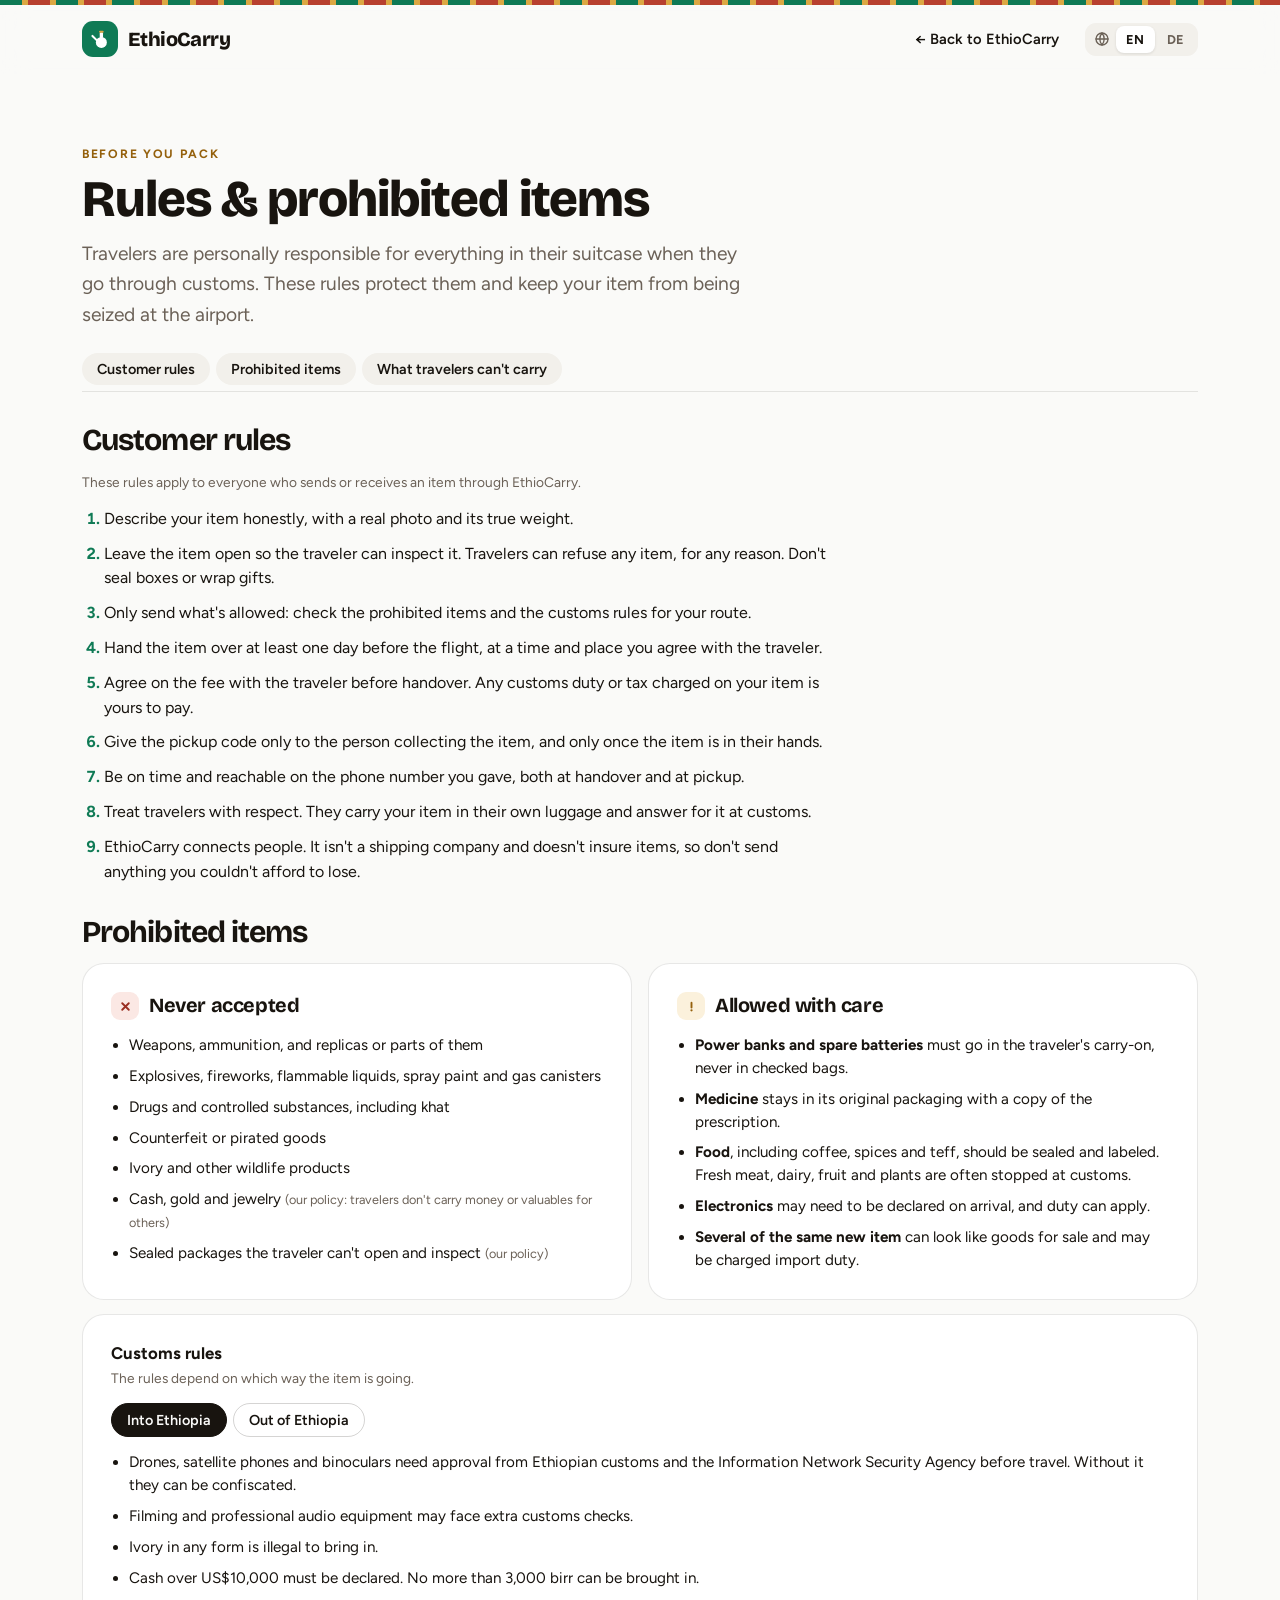
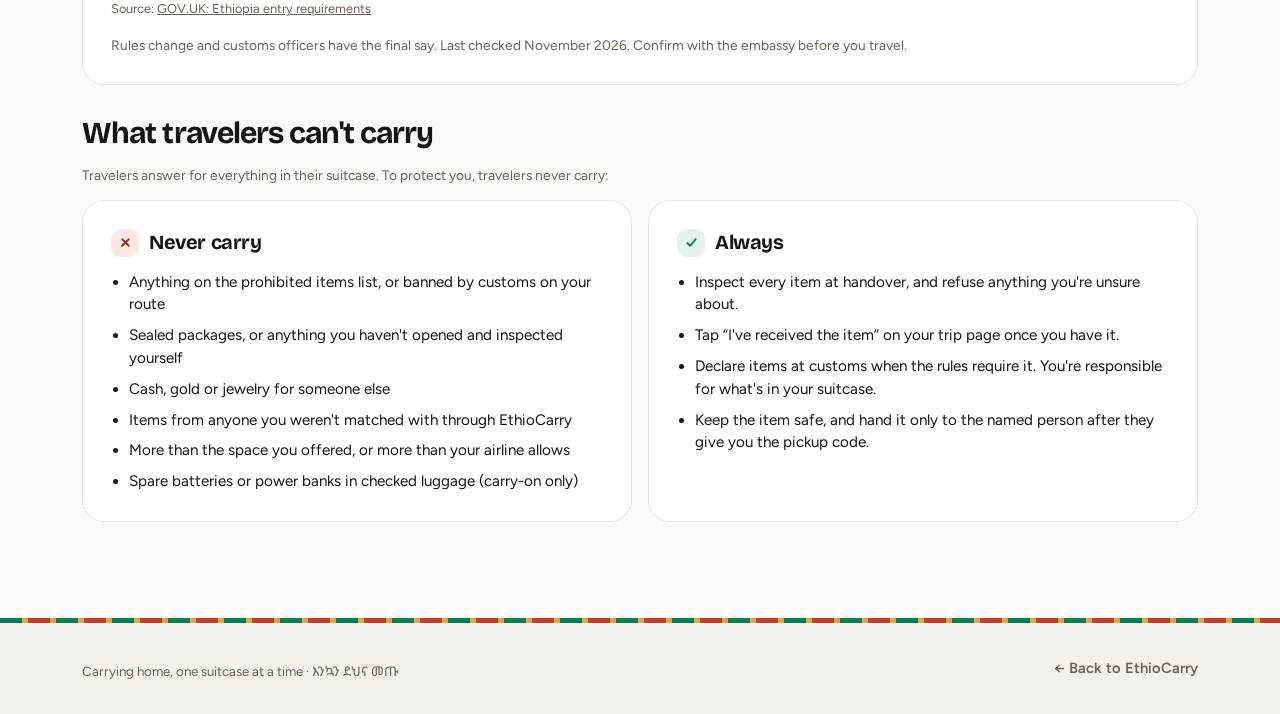
==== commit 94048a29: "Clearer Send form, EthioCarry name" ====
--- a/rules.html
+++ b/rules.html
@@ -3,8 +3,8 @@
 <head>
 <meta charset="utf-8">
 <meta name="viewport" content="width=device-width, initial-scale=1, viewport-fit=cover">
-<title>Jebena Express Rules</title>
-<meta name="description" content="Customer rules, prohibited items, Ethiopia customs rules and what travelers can't carry with Jebena Express.">
+<title>EthioCarry Rules</title>
+<meta name="description" content="Customer rules, prohibited items, Ethiopia customs rules and what travelers can't carry with EthioCarry.">
 <link rel="preconnect" href="https://fonts.googleapis.com">
 <link rel="preconnect" href="https://fonts.gstatic.com" crossorigin>
 <link rel="stylesheet" href="https://fonts.googleapis.com/css2?family=Bricolage+Grotesque:opsz,wght@12..96,500;12..96,700;12..96,800&family=Figtree:wght@400;500;600;700&family=Noto+Sans+Ethiopic:wght@500;600&display=swap">
@@ -14,14 +14,14 @@
 <div class="tilet" aria-hidden="true"></div>
 <header class="topbar">
   <div class="wrap topbar-inner">
-    <a class="brand" href="index.html" aria-label="Jebena Express home" data-i18n-aria="brand.aria">
+    <a class="brand" href="index.html" aria-label="EthioCarry home" data-i18n-aria="brand.aria">
       <span class="brand-mark" aria-hidden="true">
         <svg viewBox="0 0 32 32"><circle cx="18" cy="21" r="8" fill="#fff"/><rect x="15.6" y="6" width="4.8" height="9" rx="2" fill="#fff"/><path d="M11.5 18 L5 11.5" stroke="#fff" stroke-width="3" stroke-linecap="round"/><rect x="14.6" y="4" width="6.8" height="3" rx="1.5" fill="#dca843"/></svg>
       </span>
-      <span class="brand-name">Jebena Express</span>
+      <span class="brand-name">EthioCarry</span>
     </a>
     <div class="rules-top-actions">
-      <a class="back-site" href="index.html" data-i18n="rp.back">← Back to Jebena Express</a>
+      <a class="back-site" href="index.html" data-i18n="rp.back">← Back to EthioCarry</a>
       <div class="lang" role="group" aria-label="Language" data-i18n-aria="lang.label">
         <svg viewBox="0 0 24 24" fill="none" stroke="currentColor" stroke-width="2" stroke-linecap="round" aria-hidden="true"><circle cx="12" cy="12" r="9"/><path d="M3 12h18M12 3a14 14 0 0 1 0 18M12 3a14 14 0 0 0 0 18"/></svg>
         <button type="button" data-lang="en" aria-pressed="true" lang="en" aria-label="English">EN</button>
@@ -47,7 +47,7 @@
   <section id="customers" class="rules-sec" aria-labelledby="h-customers">
     <h2 id="h-customers" data-i18n="rules.tab.customers">Customer rules</h2>
 
-          <p class="note" data-i18n="cust.lead">These rules apply to everyone who sends or receives an item through Jebena Express.</p>
+          <p class="note" data-i18n="cust.lead">These rules apply to everyone who sends or receives an item through EthioCarry.</p>
           <ol class="rules-list">
               <li data-i18n="cust.1">Describe your item honestly, with a real photo and its true weight.</li>
               <li data-i18n="cust.2">Leave the item open so the traveler can inspect it. Travelers can refuse any item, for any reason. Don't seal boxes or wrap gifts.</li>
@@ -57,7 +57,7 @@
               <li data-i18n="cust.6">Give the pickup code only to the person collecting the item, and only once the item is in their hands.</li>
               <li data-i18n="cust.7">Be on time and reachable on the phone number you gave, both at handover and at pickup.</li>
               <li data-i18n="cust.8">Treat travelers with respect. They carry your item in their own luggage and answer for it at customs.</li>
-              <li data-i18n="cust.9">Jebena Express connects people. It isn't a shipping company and doesn't insure items, so don't send anything you couldn't afford to lose.</li>
+              <li data-i18n="cust.9">EthioCarry connects people. It isn't a shipping company and doesn't insure items, so don't send anything you couldn't afford to lose.</li>
           </ol>
   </section>
 
@@ -107,7 +107,7 @@
               <li data-i18n="tno.1">Anything on the prohibited items list, or banned by customs on your route</li>
               <li data-i18n="tno.2">Sealed packages, or anything you haven't opened and inspected yourself</li>
               <li data-i18n="tno.3">Cash, gold or jewelry for someone else</li>
-              <li data-i18n="tno.4">Items from anyone you weren't matched with through Jebena Express</li>
+              <li data-i18n="tno.4">Items from anyone you weren't matched with through EthioCarry</li>
               <li data-i18n="tno.5">More than the space you offered, or more than your airline allows</li>
               <li data-i18n="tno.6">Spare batteries or power banks in checked luggage (carry-on only)</li>
               </ul>
@@ -129,9 +129,13 @@
   <div class="tilet" aria-hidden="true"></div>
   <div class="wrap foot">
     <small><span data-i18n="footer.tag">Carrying home, one suitcase at a time</span> · <span class="geez" lang="am">እንኳን ደህና መጡ</span></small>
-    <nav aria-label="Footer"><a href="index.html" data-i18n="rp.back">← Back to Jebena Express</a></nav>
+    <nav aria-label="Footer"><a href="index.html" data-i18n="rp.back">← Back to EthioCarry</a></nav>
   </div>
 </footer>
+
+<button type="button" class="to-top" id="toTop" aria-label="Back to top" data-i18n-aria="toTop">
+  <svg viewBox="0 0 24 24" fill="none" stroke="currentColor" stroke-width="2.4" stroke-linecap="round" stroke-linejoin="round" aria-hidden="true"><path d="M12 19V5"/><path d="M5 12l7-7 7 7"/></svg>
+</button>
 
 <script src="assets/i18n.js"></script>
 <script src="assets/rules-data.js"></script>
--- a/assets/styles.css
+++ b/assets/styles.css
@@ -404,7 +404,7 @@
 .auth-links{display:flex;flex-direction:column;align-items:flex-start;gap:10px}
 .code-input{font:700 1.5rem var(--body)!important;letter-spacing:.35em;text-align:center;font-variant-numeric:tabular-nums}
 #authCaptcha:empty{display:none}
-.btn[disabled]{opacity:.6;cursor:progress}
+.btn[disabled]{opacity:.6;cursor:default}
 body.account-mode main > :not(#accountWrap){display:none}
 body.account-mode footer{display:none}
 #accountWrap{padding-block:32px 80px}
@@ -565,3 +565,104 @@
   .route-two{grid-template-columns:1fr}
   .back-site{display:none}
 }
+
+/* ---------- 22 Nov 2026 (2): Find a traveler ---------- */
+.book-row.what-row{grid-template-columns:minmax(0,1.3fr) minmax(0,1fr) auto}
+.book-field input[type=date]{min-height:24px}
+body.find-mode main > :not(#findWrap){display:none}
+.find-view{padding-block:clamp(28px,5vw,56px) clamp(48px,7vw,88px);display:flex;flex-direction:column;gap:20px}
+.find-filters{display:grid;grid-template-columns:repeat(5,minmax(0,1fr)) auto;gap:10px;align-items:end;background:var(--surface);border:1px solid var(--line);border-radius:18px;padding:14px}
+.find-filters label{display:flex;flex-direction:column;gap:6px;font-size:.82rem;font-weight:600;color:var(--muted);min-width:0}
+.find-filters input,.find-filters select{padding:10px 12px;font-size:.95rem}
+.find-group{display:flex;flex-direction:column;gap:12px}
+.find-group h3{font-size:1.2rem}
+.trip-cards{display:grid;grid-template-columns:repeat(auto-fill,minmax(270px,1fr));gap:14px}
+.trip-card{background:var(--surface);border:1px solid var(--line);border-radius:20px;padding:18px;display:flex;flex-direction:column;gap:12px}
+.trip-card .btn{align-self:flex-start;margin-top:auto}
+.tc-head{display:flex;gap:12px;align-items:center}
+.tc-head > div{display:flex;flex-direction:column;gap:2px}
+.tc-head b{font-size:1.05rem}
+.tp-avatar{width:42px;height:42px;border-radius:50%;background:var(--green-soft);color:var(--green);display:grid;place-items:center;font:700 1.1rem var(--display);flex:none}
+.tc-route{font-weight:600}
+.tc-facts{display:grid;grid-template-columns:1fr 1fr;gap:10px;margin:0}
+.tc-facts dt{font-size:.75rem;font-weight:700;letter-spacing:.06em;text-transform:uppercase;color:var(--muted)}
+.tc-facts dd{margin:2px 0 0;font-weight:600}
+.tc-carries{display:flex;flex-wrap:wrap;gap:6px;align-items:center}
+.chip-type{font-size:.8rem;font-weight:600;padding:3px 9px;border-radius:999px;background:var(--surface-2);color:var(--muted)}
+.chip-type.on{background:var(--green-soft);color:var(--green)}
+.find-empty{background:var(--surface);border:1px dashed var(--line-strong);border-radius:20px;padding:24px;display:flex;flex-direction:column;gap:10px;align-items:flex-start}
+.find-privacy{margin-top:4px}
+.trip-pick{display:flex;align-items:center;gap:12px;background:var(--green-soft);border-radius:16px;padding:12px 14px;margin-bottom:6px}
+.trip-pick .tp-avatar{background:var(--surface)}
+.tp-text{display:flex;flex-direction:column;gap:1px;flex:1;min-width:0}
+.tp-text b{font-size:1.05rem}
+.carry-set{border:0;padding:0;margin:4px 0 0;display:flex;flex-direction:column;gap:8px}
+.carry-set legend{font-weight:600;font-size:.92rem;margin-bottom:6px;padding:0}
+.carry-grid{display:grid;grid-template-columns:repeat(3,minmax(0,1fr));gap:6px 14px}
+.carry-form{display:flex;flex-direction:column;gap:14px}
+.carry-form .actions{display:flex;align-items:center;gap:12px}
+@media (max-width: 960px){ .find-filters{grid-template-columns:repeat(2,minmax(0,1fr))} .find-filters .btn{grid-column:1/-1} }
+@media (max-width: 600px){
+  .book-row.what-row{grid-template-columns:1fr}
+  .find-filters{grid-template-columns:1fr}
+  .carry-grid{grid-template-columns:repeat(2,minmax(0,1fr))}
+  .trip-pick{flex-wrap:wrap}
+}
+#findResults{display:flex;flex-direction:column;gap:28px}
+
+/* ---------- 22 Nov 2026 (3): two-step top card, alerts, back to top ---------- */
+.book-row.what-row{grid-template-columns:repeat(2,minmax(0,1fr))}
+.book.trav .book-row.what-row .btn{grid-column:1/-1}
+.send-step{display:flex;flex-direction:column;gap:12px}
+.send-step .form-sub{margin:6px 0 0}
+.send-step label:not(.check){display:flex;flex-direction:column;gap:6px;font-size:.88rem;font-weight:600;min-width:0}
+.send-step .two,.send-step .three{display:grid;gap:10px}
+.send-step .two{grid-template-columns:repeat(2,minmax(0,1fr))}
+.send-step .three{grid-template-columns:repeat(3,minmax(0,1fr))}
+.send-step textarea{min-height:84px}
+.send-step .btn[type=submit]{align-self:flex-start}
+.send-step .trip-pick{margin-bottom:0}
+.send-summary{margin:0;font-size:.9rem;color:var(--muted);display:flex;flex-wrap:wrap;gap:4px 10px;align-items:baseline}
+.send-done{display:flex;flex-direction:column;gap:10px;align-items:flex-start;padding:22px}
+.send-done h3{font-size:1.3rem}
+.send-done .actions{display:flex;flex-wrap:wrap;gap:8px}
+.alert-ask{display:flex;flex-direction:column;gap:8px;align-items:flex-start}
+.find-more{display:flex;flex-direction:column;gap:8px;border-top:1px solid var(--line);padding-top:16px}
+.find-filters{grid-template-columns:repeat(6,minmax(0,1fr)) auto}
+.alert-item .actions{display:flex;gap:8px;align-items:center}
+.to-top{position:fixed;right:max(16px, env(safe-area-inset-right));bottom:calc(18px + env(safe-area-inset-bottom));z-index:40;width:48px;height:48px;border-radius:50%;border:0;background:var(--green);color:var(--on-green);display:grid;place-items:center;cursor:pointer;box-shadow:0 8px 24px rgba(0,0,0,.18);opacity:0;visibility:hidden;transform:translateY(10px);transition:opacity .2s,transform .2s,visibility .2s}
+.to-top svg{width:22px;height:22px}
+.to-top.on{opacity:1;visibility:visible;transform:none}
+.to-top:hover{background:var(--green-hover)}
+.to-top:focus-visible{outline:3px solid var(--green-soft);outline-offset:3px}
+@media (prefers-reduced-motion: reduce){ .to-top{transition:none} }
+@media (max-width: 1100px){ .find-filters{grid-template-columns:repeat(3,minmax(0,1fr))} .find-filters .btn{grid-column:1/-1} }
+@media (max-width: 600px){
+  .send-step .two,.send-step .three,.find-filters{grid-template-columns:1fr}
+  .to-top{width:44px;height:44px;bottom:calc(14px + env(safe-area-inset-bottom))}
+}
+
+/* ---------- 22 Nov 2026 (4): Send page and progress ---------- */
+body.send-mode main > :not(#sendWrap){display:none}
+.send-view{padding-block:clamp(28px,5vw,56px) clamp(48px,7vw,88px);display:flex;flex-direction:column;gap:18px;max-width:820px}
+.send-card{background:var(--surface);border:1px solid var(--line);border-radius:24px;padding:clamp(18px,3vw,28px);box-shadow:var(--shadow-lg, 0 12px 40px rgba(0,0,0,.06))}
+.send-card.send-done{display:flex;flex-direction:column;gap:10px;align-items:flex-start}
+.progress{list-style:none;margin:0;padding:0;display:flex;gap:6px;flex-wrap:wrap;counter-reset:none}
+.progress li{display:flex;align-items:center;gap:8px;font-size:.88rem;color:var(--muted);padding:6px 12px 6px 6px;border-radius:999px;background:var(--surface-2)}
+.progress li span{width:24px;height:24px;border-radius:50%;display:grid;place-items:center;font-weight:700;font-size:.8rem;background:var(--surface);color:var(--muted)}
+.progress li b{font-weight:600}
+.progress li.done{color:var(--green)}
+.progress li.done span{background:var(--green-soft);color:var(--green)}
+.progress li.now{background:var(--green);color:var(--on-green)}
+.progress li.now span{background:var(--on-green);color:var(--green)}
+@media (max-width: 600px){ .progress li b{display:none} .progress li.now b{display:inline} }
+
+/* ---------- 22 Nov 2026 (5): trip page, simpler Contact ---------- */
+body.trip-mode main > :not(#tripWrap){display:none}
+#contact .contact-grid{grid-template-columns:minmax(0,1fr)}
+#contact .contact-copy{max-width:720px}
+
+/* fields left empty or invalid when sending */
+input[aria-invalid="true"],textarea[aria-invalid="true"],select[aria-invalid="true"]{border-color:var(--danger-ink) !important;box-shadow:0 0 0 3px var(--danger-soft)}
+input[type=checkbox][aria-invalid="true"]{outline:2px solid var(--danger-ink);outline-offset:2px}
+input::placeholder,textarea::placeholder{color:var(--muted);opacity:.7;font-style:italic}
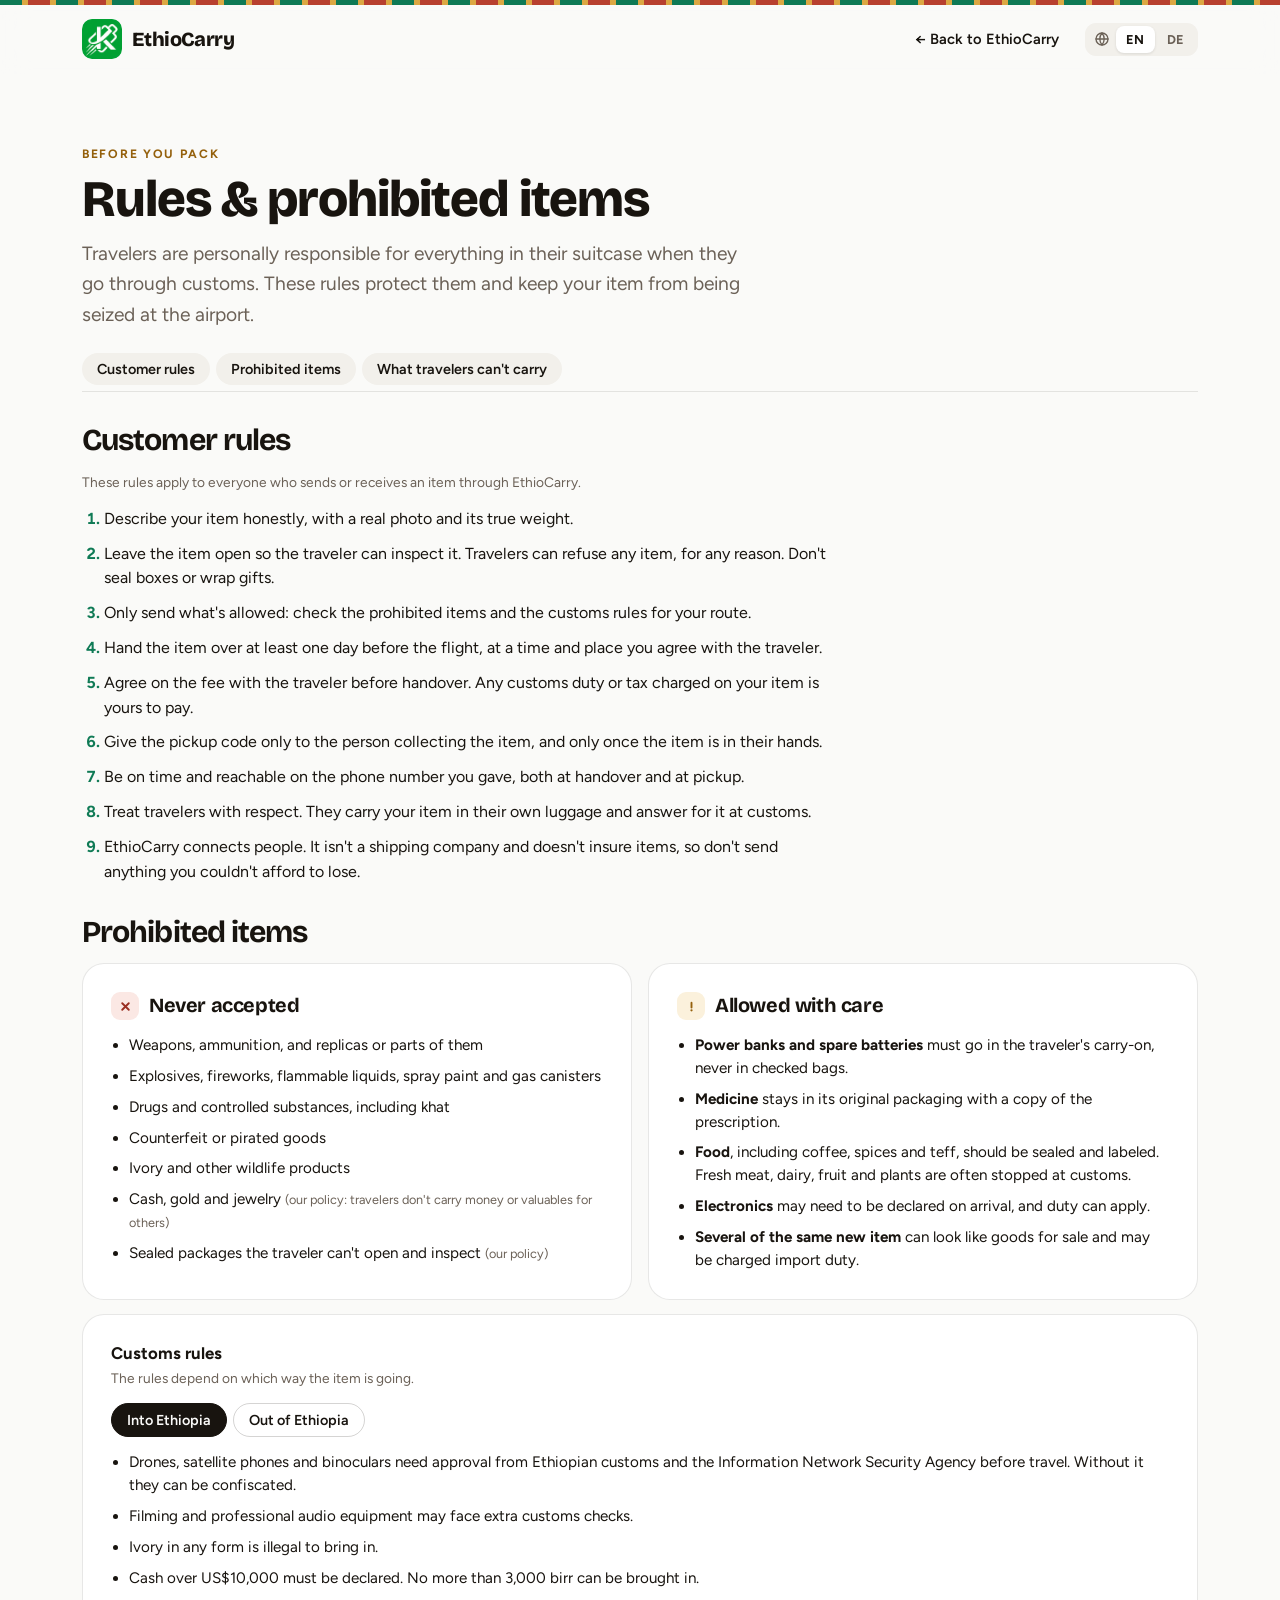
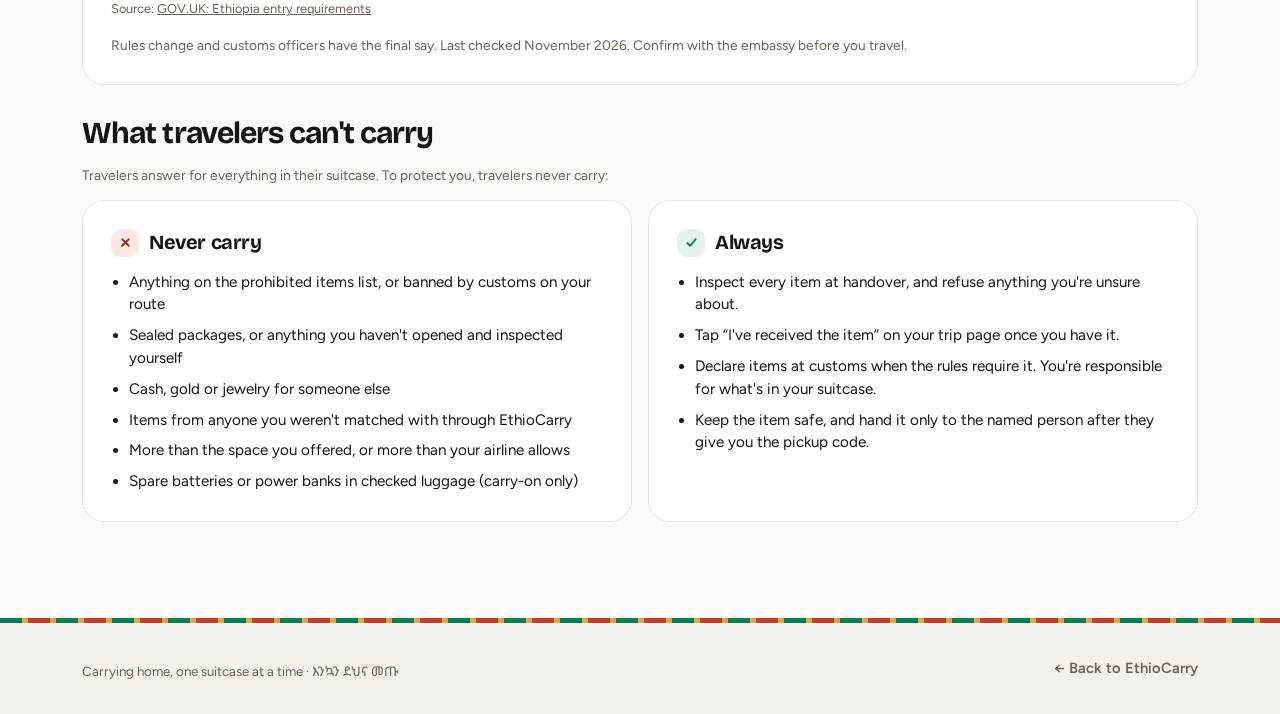
==== commit f6d387c1: "New EthioCarry logo" ====
--- a/rules.html
+++ b/rules.html
@@ -3,6 +3,10 @@
 <head>
 <meta charset="utf-8">
 <meta name="viewport" content="width=device-width, initial-scale=1, viewport-fit=cover">
+<link rel="icon" type="image/png" sizes="32x32" href="assets/img/logo-32.png">
+<link rel="icon" type="image/png" sizes="192x192" href="assets/img/logo-192.png">
+<link rel="apple-touch-icon" href="assets/img/logo-180.png">
+<meta name="theme-color" content="#00a032">
 <title>EthioCarry Rules</title>
 <meta name="description" content="Customer rules, prohibited items, Ethiopia customs rules and what travelers can't carry with EthioCarry.">
 <link rel="preconnect" href="https://fonts.googleapis.com">
@@ -15,9 +19,7 @@
 <header class="topbar">
   <div class="wrap topbar-inner">
     <a class="brand" href="index.html" aria-label="EthioCarry home" data-i18n-aria="brand.aria">
-      <span class="brand-mark" aria-hidden="true">
-        <svg viewBox="0 0 32 32"><circle cx="18" cy="21" r="8" fill="#fff"/><rect x="15.6" y="6" width="4.8" height="9" rx="2" fill="#fff"/><path d="M11.5 18 L5 11.5" stroke="#fff" stroke-width="3" stroke-linecap="round"/><rect x="14.6" y="4" width="6.8" height="3" rx="1.5" fill="#dca843"/></svg>
-      </span>
+      <img class="brand-logo" src="assets/img/logo-96.png" srcset="assets/img/logo-96.png 1x, assets/img/logo-192.png 2x" width="40" height="40" alt="">
       <span class="brand-name">EthioCarry</span>
     </a>
     <div class="rules-top-actions">
--- a/assets/styles.css
+++ b/assets/styles.css
@@ -666,3 +666,7 @@
 input[aria-invalid="true"],textarea[aria-invalid="true"],select[aria-invalid="true"]{border-color:var(--danger-ink) !important;box-shadow:0 0 0 3px var(--danger-soft)}
 input[type=checkbox][aria-invalid="true"]{outline:2px solid var(--danger-ink);outline-offset:2px}
 input::placeholder,textarea::placeholder{color:var(--muted);opacity:.7;font-style:italic}
+
+/* EthioCarry logo */
+.brand-logo{width:40px;height:40px;border-radius:10px;flex:none;display:block}
+footer .brand-logo{width:36px;height:36px}
